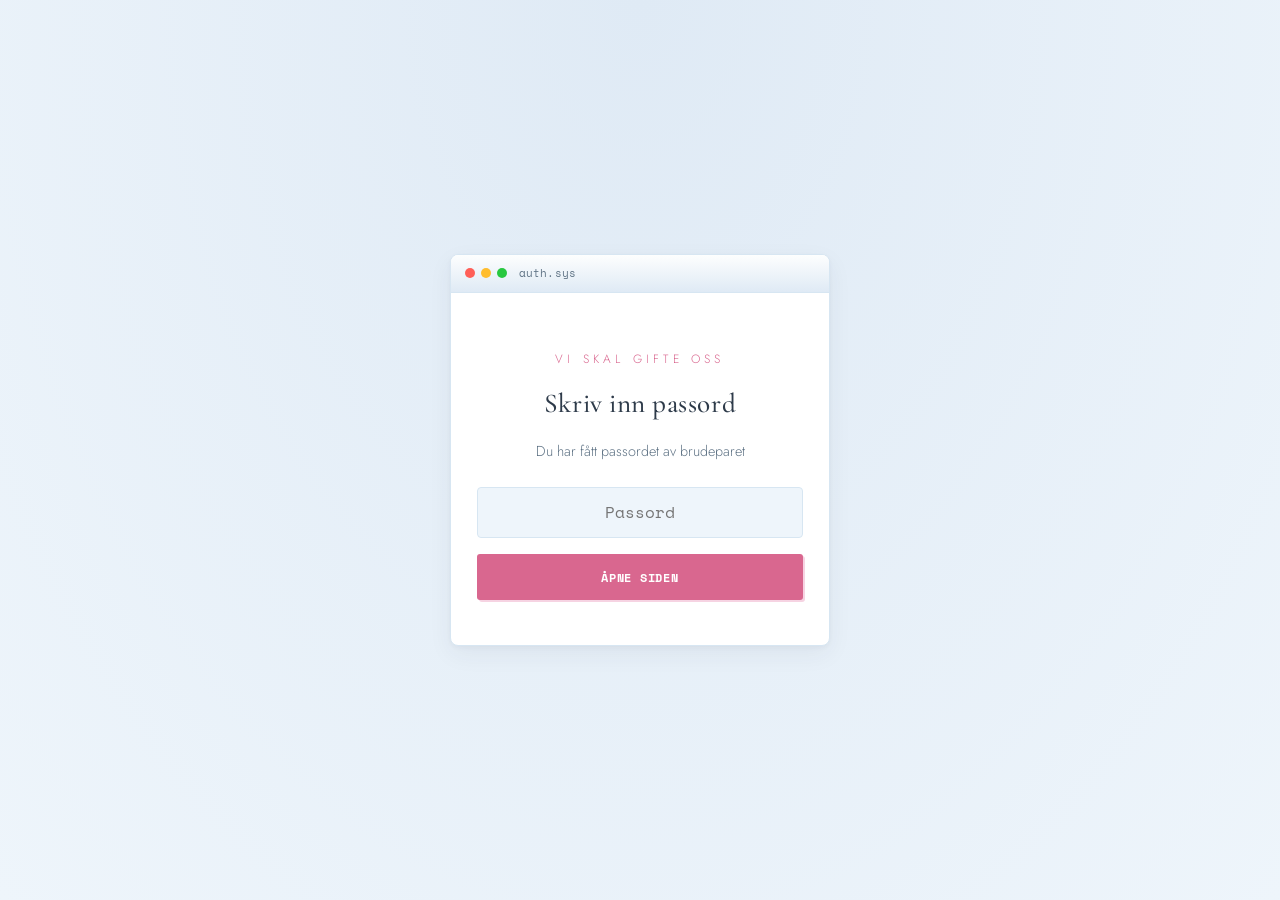
==== index.html @ 41028c06 "Remove parking, hotels, an FAQ item, and the wishlist buttons Drops the placeholder parking block, t" ====
<!DOCTYPE html>
<html lang="no">
<head>
<meta charset="UTF-8">
<meta name="viewport" content="width=device-width, initial-scale=1.0">
<meta name="robots" content="noindex, nofollow">
<meta name="description" content="Bryllupet til Markus & Stian — 7. august 2027. All informasjon om vielse, fest, OSA, program og reise.">
<title>Vårt bryllup</title>
<link rel="icon" type="image/png" href="favicon.png">
<link rel="apple-touch-icon" href="favicon.png">
<link rel="preconnect" href="https://fonts.googleapis.com">
<link rel="preconnect" href="https://fonts.gstatic.com" crossorigin>
<link href="https://fonts.googleapis.com/css2?family=Cormorant+Garamond:ital,wght@0,400;0,500;0,600;1,400&family=Jost:wght@300;400;500;600&family=Space+Mono:wght@400;700&display=swap" rel="stylesheet">
<link rel="stylesheet" href="styles.css">
</head>
<body class="locked">
<script>
  if (localStorage.getItem('wedding_unlocked') === 'true') {
    document.body.classList.remove('locked');
  }
</script>

<div class="crt-overlay" aria-hidden="true"></div>

<nav class="menubar" id="menubar">
  <a href="#" class="menubar-brand" aria-label="Markus &amp; Stian">M<span class="menubar-brand-sep">+</span>S<span class="menubar-brand-blink">_</span></a>
  <div class="menubar-links">
    <a href="#info" data-i18n="navInfo">Info</a>
    <a href="#osa" data-i18n="navOsa">OSA</a>
    <a href="#program" data-i18n="navProgram">Program</a>
    <a href="#praktisk" data-i18n="navPraktisk">Praktisk</a>
    <a href="#faq" data-i18n="navFaq">FAQ</a>
    <a href="#kontakt" data-i18n="navKontakt">Kontakt</a>
    <a href="#gaver" data-i18n="navGaver">Gaver</a>
  </div>
  <div class="lang-toggle" id="langToggle">
    <button type="button" class="lang-btn" data-lang="no">NO</button>
    <button type="button" class="lang-btn" data-lang="en">EN</button>
  </div>
</nav>

<div id="passwordGate">
  <div class="win password-win">
    <div class="win-bar">
      <span class="win-dots"><i></i><i></i><i></i></span>
      <span class="win-file">auth.sys</span>
    </div>
    <div class="win-body password-box">
      <p class="eyebrow" data-i18n="eyebrow">Vi skal gifte oss</p>
      <h2 data-i18n="passwordTitle">Skriv inn passord</h2>
      <p class="password-hint" data-i18n="passwordHint">Du har fått passordet av brudeparet</p>
      <form id="passwordForm">
        <input type="password" id="passwordInput" autocomplete="off" placeholder="Passord" data-i18n-placeholder="passwordPlaceholder" required>
        <button type="submit" class="btn btn-primary" data-i18n="passwordSubmit">Åpne siden</button>
        <p id="passwordError" class="password-error" data-i18n="passwordError">Feil passord, prøv igjen.</p>
      </form>
    </div>
  </div>
</div>

<div class="retro-banner" id="retroBanner">★ RETRO MODE ACTIVATED ★ BORN IN '89 &amp; '90 ★ WELCOME TO THE WWW ★</div>
<div class="badge-9089" id="badge9089"></div>
<button class="retro-trigger" id="retroTrigger" title="Retro mode" aria-label="Retro mode">🕹️</button>

<header class="hero">
  <div class="boot" id="bootSeq" aria-hidden="true"></div>
  <div class="hero-inner">
    <p class="eyebrow" data-i18n="eyebrow">Vi skal gifte oss</p>
    <h1 id="coupleNames">Navn &amp; Navn</h1>
    <p class="hero-date" id="heroDate">00. måned 2026</p>
    <div class="divider" aria-hidden="true">
      <svg class="divider-svg" viewBox="0 0 160 20" xmlns="http://www.w3.org/2000/svg">
        <line x1="0" y1="10" x2="64" y2="10" class="divider-line divider-line-l"/>
        <path d="M80 3 L88 10 L80 17 L72 10 Z" class="divider-mark"/>
        <line x1="96" y1="10" x2="160" y2="10" class="divider-line divider-line-r"/>
      </svg>
    </div>
    <p class="hero-intro" data-i18n="heroIntro">Vi vil så gjerne at du er med og feirer dagen med oss.</p>
    <div class="countdown" id="countdown">
      <div class="cd-box"><span class="cd-num" id="cdDays">–</span><span class="cd-label" data-i18n="days">dager</span></div>
      <span class="cd-colon">:</span>
      <div class="cd-box"><span class="cd-num" id="cdHours">–</span><span class="cd-label" data-i18n="hours">timer</span></div>
      <span class="cd-colon">:</span>
      <div class="cd-box"><span class="cd-num" id="cdMinutes">–</span><span class="cd-label" data-i18n="minutes">minutter</span></div>
      <span class="cd-colon">:</span>
      <div class="cd-box cd-box-seconds"><span class="cd-num" id="cdSeconds">–</span><span class="cd-label" data-i18n="seconds">sekunder</span></div>
    </div>
    <a href="#osa" class="btn btn-primary hero-cta" data-i18n="heroCta">Svar på invitasjonen</a>
  </div>
  <div class="scroll-hint" aria-hidden="true"><span></span></div>
</header>

<main>

  <section id="info" class="section">
    <div class="win">
      <div class="win-bar">
        <span class="win-dots"><i></i><i></i><i></i></span>
        <span class="win-file">dato_og_sted.txt</span>
      </div>
      <div class="win-body">
        <h2 data-i18n="infoTitle">Dato &amp; sted</h2>
        <div class="divider" aria-hidden="true">
          <svg class="divider-svg" viewBox="0 0 160 20" xmlns="http://www.w3.org/2000/svg">
            <line x1="0" y1="10" x2="64" y2="10" class="divider-line divider-line-l"/>
            <path d="M80 3 L88 10 L80 17 L72 10 Z" class="divider-mark"/>
            <line x1="96" y1="10" x2="160" y2="10" class="divider-line divider-line-r"/>
          </svg>
        </div>
        <div class="venue-grid">
          <div class="venue-card">
            <h3 data-i18n="ceremonyLabel">Vielse</h3>
            <p class="venue-time" id="ceremonyTime">Kl. 00:00</p>
            <p class="venue-name" id="ceremonyName">Navn på kirke/sted</p>
            <p class="venue-address" id="ceremonyAddress">Adresse, Postnr Sted</p>
            <a class="link-map" id="ceremonyMapLink" href="#" target="_blank" rel="noopener" data-i18n="openMap">Åpne i kart ↗</a>
          </div>
          <div class="venue-card">
            <h3 data-i18n="receptionLabel">Middag &amp; fest</h3>
            <p class="venue-time" id="receptionTime">Kl. 00:00</p>
            <p class="venue-name" id="receptionName">Navn på selskapslokale</p>
            <p class="venue-address" id="receptionAddress">Adresse, Postnr Sted</p>
            <a class="link-map" id="receptionMapLink" href="#" target="_blank" rel="noopener" data-i18n="openMap">Åpne i kart ↗</a>
          </div>
        </div>

        <div class="info-box">
          <h4 data-i18n="directionsLabel">Veibeskrivelse</h4>
          <p id="directions">Legg inn veibeskrivelse hit — f.eks. avkjøring, holdeplass, gangavstand mellom kirke og selskapslokale.</p>
        </div>
        <div class="info-box">
          <h4 data-i18n="transportLabel">Transport</h4>
          <p id="transport">Legg inn informasjon om kollektivtransport, buss til/fra festen o.l. hit.</p>
        </div>

        <div class="add-calendar">
          <a id="calendarLink" class="btn btn-outline" href="#" data-i18n="addCalendar">+ Legg til i kalender</a>
        </div>
      </div>
    </div>
  </section>

  <section id="osa" class="section section-alt">
    <div class="win">
      <div class="win-bar">
        <span class="win-dots"><i></i><i></i><i></i></span>
        <span class="win-file">osa.form</span>
      </div>
      <div class="win-body">
        <h2 data-i18n="osaTitle">OSA</h2>
        <div class="divider" aria-hidden="true">
          <svg class="divider-svg" viewBox="0 0 160 20" xmlns="http://www.w3.org/2000/svg">
            <line x1="0" y1="10" x2="64" y2="10" class="divider-line divider-line-l"/>
            <path d="M80 3 L88 10 L80 17 L72 10 Z" class="divider-mark"/>
            <line x1="96" y1="10" x2="160" y2="10" class="divider-line divider-line-r"/>
          </svg>
        </div>
        <p class="rsvp-deadline"><span data-i18n="rsvpDeadlineLabel">Vi trenger svar innen</span> <strong id="rsvpDeadline">00. måned 2026</strong></p>

        <form class="rsvp-form" id="rsvpForm">
          <div class="form-row">
            <label for="fullName" data-i18n="fullNameLabel">Fullt navn</label>
            <input type="text" id="fullName" name="fullName" required>
          </div>
          <div class="form-row">
            <label for="email" data-i18n="emailLabel">E-post</label>
            <input type="email" id="email" name="email" required>
          </div>
          <div class="form-row">
            <label data-i18n="attendingLabel">Kommer du?</label>
            <div class="radio-group">
              <label class="radio-opt"><input type="radio" name="attending" value="ja" required> <span data-i18n="attendingYes">Ja, gleder meg!</span></label>
              <label class="radio-opt"><input type="radio" name="attending" value="nei"> <span data-i18n="attendingNo">Kan dessverre ikke</span></label>
            </div>
          </div>
          <div class="form-row">
            <label for="guests" data-i18n="guestsLabel">Antall gjester (inkl. deg selv)</label>
            <input type="number" id="guests" name="guests" min="1" max="10" value="1">
          </div>
          <div id="guestDetails"></div>
          <div class="form-row">
            <label for="message" data-i18n="messageLabel">Hilsen til brudeparet (valgfritt)</label>
            <textarea id="message" name="message" rows="3"></textarea>
          </div>
          <button type="submit" class="btn btn-primary" data-i18n="submitLabel">Send svar</button>
          <p class="form-note" id="rsvpNote"></p>
        </form>
      </div>
    </div>
  </section>

  <section id="program" class="section">
    <div class="win">
      <div class="win-bar">
        <span class="win-dots"><i></i><i></i><i></i></span>
        <span class="win-file">program.log</span>
      </div>
      <div class="win-body">
        <h2 data-i18n="programTitle">Dagens program</h2>
        <div class="divider" aria-hidden="true">
          <svg class="divider-svg" viewBox="0 0 160 20" xmlns="http://www.w3.org/2000/svg">
            <line x1="0" y1="10" x2="64" y2="10" class="divider-line divider-line-l"/>
            <path d="M80 3 L88 10 L80 17 L72 10 Z" class="divider-mark"/>
            <line x1="96" y1="10" x2="160" y2="10" class="divider-line divider-line-r"/>
          </svg>
        </div>
        <ol class="timeline" id="timeline">
          <!-- fylles av script.js -->
        </ol>
        <p class="program-end"><span data-i18n="programEndLabel">Arrangementet avsluttes ca. kl.</span> <strong id="endTime">00:00</strong></p>
      </div>
    </div>
  </section>

  <section id="praktisk" class="section section-alt">
    <div class="win">
      <div class="win-bar">
        <span class="win-dots"><i></i><i></i><i></i></span>
        <span class="win-file">praktisk.cfg</span>
      </div>
      <div class="win-body">
        <h2 data-i18n="praktiskTitle">Praktiske detaljer</h2>
        <div class="divider" aria-hidden="true">
          <svg class="divider-svg" viewBox="0 0 160 20" xmlns="http://www.w3.org/2000/svg">
            <line x1="0" y1="10" x2="64" y2="10" class="divider-line divider-line-l"/>
            <path d="M80 3 L88 10 L80 17 L72 10 Z" class="divider-mark"/>
            <line x1="96" y1="10" x2="160" y2="10" class="divider-line divider-line-r"/>
          </svg>
        </div>

        <div class="info-box">
          <h4 data-i18n="dressCodeLabel">Kleskode</h4>
          <p id="dressCode">Legg inn kleskode hit, f.eks. «Pynt deg» / Mørk dress / Antrekk nr. 2.</p>
        </div>
      </div>
    </div>
  </section>

  <section id="faq" class="section">
    <div class="win">
      <div class="win-bar">
        <span class="win-dots"><i></i><i></i><i></i></span>
        <span class="win-file">faq.md</span>
      </div>
      <div class="win-body">
        <h2 data-i18n="faqTitle">Ofte stilte spørsmål</h2>
        <div class="divider" aria-hidden="true">
          <svg class="divider-svg" viewBox="0 0 160 20" xmlns="http://www.w3.org/2000/svg">
            <line x1="0" y1="10" x2="64" y2="10" class="divider-line divider-line-l"/>
            <path d="M80 3 L88 10 L80 17 L72 10 Z" class="divider-mark"/>
            <line x1="96" y1="10" x2="160" y2="10" class="divider-line divider-line-r"/>
          </svg>
        </div>
        <div class="faq-list" id="faqList">
          <!-- fylles av script.js -->
        </div>
      </div>
    </div>
  </section>

  <section id="kontakt" class="section section-alt">
    <div class="win">
      <div class="win-bar">
        <span class="win-dots"><i></i><i></i><i></i></span>
        <span class="win-file">kontakt.vcf</span>
      </div>
      <div class="win-body">
        <h2 data-i18n="kontaktTitle">Kontaktpersoner</h2>
        <div class="divider" aria-hidden="true">
          <svg class="divider-svg" viewBox="0 0 160 20" xmlns="http://www.w3.org/2000/svg">
            <line x1="0" y1="10" x2="64" y2="10" class="divider-line divider-line-l"/>
            <path d="M80 3 L88 10 L80 17 L72 10 Z" class="divider-mark"/>
            <line x1="96" y1="10" x2="160" y2="10" class="divider-line divider-line-r"/>
          </svg>
        </div>

        <div class="contact-grid">
          <div class="contact-card">
            <h4 data-i18n="toastmasterLabel">Toastmaster</h4>
            <p id="toastmasterName">Navn</p>
            <p><a id="toastmasterPhone" href="tel:">Telefon</a></p>
            <p><a id="toastmasterEmail" href="mailto:">E-post</a></p>
            <p class="speech-deadline"><span data-i18n="speechDeadlineLabel">Frist for å melde inn tale/innslag:</span> <strong id="speechDeadline">00. måned 2026</strong></p>
          </div>
          <div class="contact-card">
            <h4 data-i18n="coupleLabel">Brudeparet</h4>
            <p id="contact1">Navn — Telefon</p>
            <p id="contact2">Navn — Telefon</p>
            <p><a id="coupleEmail" href="mailto:">E-post</a></p>
          </div>
        </div>
      </div>
    </div>
  </section>

  <section id="gaver" class="section">
    <div class="win">
      <div class="win-bar">
        <span class="win-dots"><i></i><i></i><i></i></span>
        <span class="win-file">gaver.txt</span>
      </div>
      <div class="win-body">
        <h2 data-i18n="gaverTitle">Gaver</h2>
        <div class="divider" aria-hidden="true">
          <svg class="divider-svg" viewBox="0 0 160 20" xmlns="http://www.w3.org/2000/svg">
            <line x1="0" y1="10" x2="64" y2="10" class="divider-line divider-line-l"/>
            <path d="M80 3 L88 10 L80 17 L72 10 Z" class="divider-mark"/>
            <line x1="96" y1="10" x2="160" y2="10" class="divider-line divider-line-r"/>
          </svg>
        </div>
        <p class="gift-intro" id="giftIntro" data-i18n="giftIntro">Deres tilstedeværelse er den beste gaven — men ønsker dere å gi noe, setter vi stor pris på følgende:</p>
        <div class="info-box">
          <h4 data-i18n="giftMoneyLabel">Pengegave</h4>
          <p id="giftMoneyNote">Legg inn ev. kontonummer/Vipps-nummer og retningslinjer for pengegaver her.</p>
        </div>
      </div>
    </div>
  </section>

</main>

<footer class="site-footer">
  <span class="footer-prompt">&gt;_</span> <span data-i18n="footerText">Vi gleder oss til å feire med deg! ❧</span>
</footer>

<script src="script.js"></script>
</body>
</html>
---- styles.css ----
:root {
  --cream: #eef5fb;
  --cream-alt: #dfeaf5;
  --ink: #2e3b4a;
  --ink-soft: #5f7385;
  --blush: #f0a8c4;
  --gold: #d9678f;
  --gold-soft: #f6d3e2;
  --line: #d7e6f2;
  --radius: 4px;
  --mono: 'Space Mono', 'Courier New', monospace;
}

* { box-sizing: border-box; }

html { scroll-behavior: smooth; }

body.locked > *:not(#passwordGate):not(.menubar) { display: none !important; }

body {
  margin: 0;
  background: var(--cream);
  color: var(--ink);
  font-family: 'Jost', sans-serif;
  font-weight: 300;
  line-height: 1.6;
  overflow-x: hidden;
  position: relative;
}

h1, h2, h3, h4 {
  font-family: 'Cormorant Garamond', serif;
  font-weight: 500;
  color: var(--ink);
  margin: 0;
}

h2 {
  font-size: clamp(2rem, 4vw, 2.6rem);
  text-align: center;
  letter-spacing: 0.02em;
}

h3 { font-size: 1.5rem; }
h4 { font-family: var(--mono); font-weight: 700; font-size: 0.72rem; letter-spacing: 0.06em; text-transform: uppercase; color: var(--gold); }

a { color: var(--gold); }

/* CRT texture — very subtle, purely decorative */
.crt-overlay {
  position: fixed;
  inset: 0;
  pointer-events: none;
  z-index: 1;
  opacity: 0.025;
  background: repeating-linear-gradient(0deg, #000 0px, #000 1px, transparent 1px, transparent 3px);
}

/* ============================================================
   MENU BAR
   ============================================================ */
.menubar {
  position: sticky;
  top: 0;
  z-index: 1500;
  display: flex;
  align-items: center;
  gap: 1.2rem;
  background: rgba(255,255,255,0.9);
  backdrop-filter: blur(6px);
  border-bottom: 1px solid var(--line);
  padding: 0.7rem 1.2rem;
}
body.retro-mode .menubar { top: var(--retro-banner-h, 70px); }
.menubar-brand {
  font-family: var(--mono);
  font-weight: 700;
  font-size: 0.95rem;
  color: var(--ink);
  text-decoration: none;
  flex-shrink: 0;
  letter-spacing: 0.02em;
}
.menubar-brand-sep { color: var(--gold); }
.menubar-brand-blink { animation: blinkCursor 1s step-end infinite; color: var(--gold); }
@keyframes blinkCursor { 50% { opacity: 0; } }

.menubar-links {
  display: flex;
  gap: 1.1rem;
  overflow-x: auto;
  scrollbar-width: none;
  flex: 1;
  -webkit-mask-image: linear-gradient(90deg, #000 calc(100% - 18px), transparent 100%);
  mask-image: linear-gradient(90deg, #000 calc(100% - 18px), transparent 100%);
}
.menubar-links::-webkit-scrollbar { display: none; }
.menubar-links a {
  font-family: var(--mono);
  font-size: 0.7rem;
  font-weight: 700;
  letter-spacing: 0.04em;
  text-transform: uppercase;
  color: var(--ink-soft);
  text-decoration: none;
  white-space: nowrap;
  padding: 0.2rem 0;
  border-bottom: 2px solid transparent;
  transition: color 0.2s ease, border-color 0.2s ease;
}
.menubar-links a:hover { color: var(--gold); border-color: var(--gold-soft); }

.lang-toggle {
  display: flex;
  background: var(--cream);
  border: 1px solid var(--line);
  border-radius: 999px;
  padding: 2px;
  flex-shrink: 0;
}
.lang-btn {
  border: none;
  background: transparent;
  color: var(--ink-soft);
  font-family: var(--mono);
  font-size: 0.68rem;
  font-weight: 700;
  letter-spacing: 0.02em;
  padding: 0.3rem 0.6rem;
  border-radius: 999px;
  cursor: pointer;
  white-space: nowrap;
  transition: all 0.2s ease;
}
.lang-btn.active { background: var(--gold); color: #fff; }

@media (max-width: 640px) {
  .menubar { gap: 0.8rem; padding: 0.6rem 0.8rem; }
  .menubar-links { gap: 0.8rem; }
}

/* ============================================================
   WINDOW CHROME — the site's signature: every section is a
   little retro OS window
   ============================================================ */
.win {
  max-width: 780px;
  margin: 0 auto;
  background: #fff;
  border: 1px solid var(--line);
  border-radius: 8px;
  overflow: hidden;
  box-shadow: 0 2px 4px rgba(46,59,74,0.04), 0 8px 24px rgba(46,59,74,0.06);
}
.win-bar {
  display: flex;
  align-items: center;
  gap: 0.7rem;
  padding: 0.6rem 0.9rem;
  background: linear-gradient(180deg, #fdfefe, var(--cream-alt));
  border-bottom: 1px solid var(--line);
}
.win-dots { display: flex; gap: 6px; flex-shrink: 0; }
.win-dots i { width: 10px; height: 10px; border-radius: 50%; display: block; }
.win-dots i:nth-child(1) { background: #ff5f57; }
.win-dots i:nth-child(2) { background: #ffbd2e; }
.win-dots i:nth-child(3) { background: #28c840; }
.win-file {
  font-family: var(--mono);
  font-size: 0.7rem;
  color: var(--ink-soft);
  letter-spacing: 0.02em;
}
.win-body { padding: 2.8rem 1.6rem; }
@media (max-width: 640px) { .win-body { padding: 2.2rem 1.2rem; } }

/* ============================================================
   Scroll reveal
   ============================================================ */
.reveal {
  opacity: 0;
  transform: translateY(28px);
  transition: opacity 0.8s ease, transform 0.8s ease;
}
.reveal.in-view { opacity: 1; transform: translateY(0); }
@media (prefers-reduced-motion: reduce) {
  .reveal { opacity: 1; transform: none; transition: none; }
  .divider-line, .divider-mark { transition: none; stroke-dashoffset: 0; opacity: 1; transform: none; }
  .cd-num.flip { animation: none; }
  .hero-inner { animation: none !important; opacity: 1; }
}

/* ============================================================
   Divider
   ============================================================ */
.divider { text-align: center; margin: 0.8rem 0 1.8rem; }
.divider-svg { width: 160px; max-width: 55vw; height: 20px; overflow: visible; }
.divider-line {
  stroke: var(--gold);
  stroke-width: 1;
  stroke-dasharray: 64;
  stroke-dashoffset: 64;
  transition: stroke-dashoffset 0.8s ease;
}
.divider-line-r { transition-delay: 0.1s; }
.divider-mark {
  fill: var(--gold);
  opacity: 0;
  transform: scale(0);
  transform-origin: 80px 10px;
  transition: opacity 0.4s ease 0.5s, transform 0.4s cubic-bezier(.34,1.56,.64,1) 0.5s;
}
.divider.in-view .divider-line { stroke-dashoffset: 0; }
.divider.in-view .divider-mark { opacity: 1; transform: scale(1); }

/* ============================================================
   Password gate
   ============================================================ */
#passwordGate {
  display: none;
  position: fixed;
  inset: 0;
  z-index: 2000;
  align-items: center;
  justify-content: center;
  background: radial-gradient(ellipse at top, var(--cream-alt), var(--cream));
  padding: 1.5rem;
}
body.locked #passwordGate { display: flex; }
.password-win { max-width: 380px; width: 100%; }
.password-box { text-align: center; }
.password-box h2 { font-size: 1.7rem; margin: 0.4rem 0 0.6rem; }
.password-hint { color: var(--ink-soft); font-size: 0.9rem; margin-bottom: 1.5rem; }
.password-box input[type="password"] {
  width: 100%;
  padding: 0.8rem 1rem;
  border: 1px solid var(--line);
  border-radius: var(--radius);
  font-family: var(--mono);
  font-size: 1rem;
  text-align: center;
  margin-bottom: 1rem;
  background: var(--cream);
}
.password-box .btn { width: 100%; border: none; }
.password-error { display: none; color: #c0392b; font-size: 0.85rem; margin-top: 1rem; }
.password-error.show { display: block; }

/* ============================================================
   Hero
   ============================================================ */
.hero {
  min-height: 100vh;
  display: flex;
  flex-direction: column;
  align-items: center;
  justify-content: center;
  text-align: center;
  padding: 5rem 1.5rem 3rem;
  background: radial-gradient(ellipse at top, var(--cream-alt), var(--cream));
  position: relative;
}
.boot {
  font-family: var(--mono);
  font-size: 0.78rem;
  color: var(--ink-soft);
  min-height: 1.4em;
  margin-bottom: 1.6rem;
  letter-spacing: 0.01em;
}
.hero-inner {
  max-width: 640px;
  opacity: 0;
  transform: translateY(14px);
  animation: heroIn 0.9s ease 1.3s both;
}
@keyframes heroIn { to { opacity: 1; transform: translateY(0); } }
.eyebrow {
  text-transform: uppercase;
  letter-spacing: 0.35em;
  font-size: 0.75rem;
  color: var(--gold);
  margin-bottom: 0.8rem;
}
.hero h1 {
  font-size: clamp(2.6rem, 8vw, 4.5rem);
  font-style: italic;
  cursor: default;
  user-select: none;
}
.hero-date {
  font-family: var(--mono);
  font-size: 0.95rem;
  letter-spacing: 0.1em;
  color: var(--ink-soft);
  margin-top: 0.6rem;
}
.hero-intro { color: var(--ink-soft); max-width: 420px; margin: 0 auto; }

.countdown {
  display: flex;
  align-items: flex-start;
  justify-content: center;
  gap: 0.6rem;
  margin: 2rem 0 1.5rem;
}
.cd-box { display: flex; flex-direction: column; align-items: center; min-width: 56px; }
.cd-colon { font-family: var(--mono); font-size: 1.6rem; color: var(--line); line-height: 1.7; }
.cd-num {
  font-family: var(--mono);
  font-weight: 700;
  font-size: 1.9rem;
  color: var(--gold);
  line-height: 1;
  display: inline-block;
}
.cd-num.flip { animation: cdPop 0.4s ease; }
@keyframes cdPop {
  0% { transform: translateY(-8px) scale(0.85); opacity: 0.35; }
  55% { transform: translateY(2px) scale(1.08); opacity: 1; }
  100% { transform: translateY(0) scale(1); }
}
.cd-box-seconds .cd-num { color: var(--blush); }
.cd-label {
  font-family: var(--mono);
  font-size: 0.62rem;
  text-transform: uppercase;
  letter-spacing: 0.08em;
  color: var(--ink-soft);
  margin-top: 0.35rem;
}

.btn {
  display: inline-block;
  padding: 0.85rem 2rem;
  border-radius: 3px;
  text-decoration: none;
  font-family: var(--mono);
  font-size: 0.78rem;
  font-weight: 700;
  letter-spacing: 0.06em;
  text-transform: uppercase;
  cursor: pointer;
  border: 1px solid var(--gold);
  box-shadow: 2px 2px 0 var(--gold-soft);
  transition: transform 0.15s ease, box-shadow 0.15s ease, background 0.15s ease;
}
.btn:hover { transform: translate(1px, 1px); box-shadow: 1px 1px 0 var(--gold-soft); }
.btn-primary { background: var(--gold); color: #fff; }
.btn-primary:hover { background: #c04b78; }
.btn-outline { background: #fff; color: var(--gold); }
.btn-outline:hover { background: var(--gold); color: #fff; }

.hero-cta { margin-top: 0.5rem; }

.scroll-hint {
  position: absolute;
  bottom: 1.6rem;
  left: 50%;
  transform: translateX(-50%);
  width: 18px;
  height: 30px;
  border: 2px solid var(--line);
  border-radius: 10px;
}
.scroll-hint span {
  position: absolute;
  top: 5px;
  left: 50%;
  transform: translateX(-50%);
  width: 3px;
  height: 6px;
  border-radius: 2px;
  background: var(--gold);
  animation: scrollHint 1.6s ease infinite;
}
@keyframes scrollHint {
  0% { opacity: 1; top: 5px; }
  70% { opacity: 0; top: 15px; }
  100% { opacity: 0; top: 5px; }
}
@media (max-width: 640px) { .scroll-hint { display: none; } }

/* ============================================================
   Sections
   ============================================================ */
.section { padding: 3.5rem 1.2rem; scroll-margin-top: 4.5rem; }
.section-alt { background: var(--cream-alt); }

.venue-grid { display: grid; grid-template-columns: 1fr 1fr; gap: 1.5rem; margin-top: 2rem; }
@media (max-width: 640px) { .venue-grid { grid-template-columns: 1fr; } }
.venue-card {
  background: var(--cream);
  border: 1px solid var(--line);
  border-radius: var(--radius);
  padding: 1.8rem;
  text-align: center;
}
.venue-time { color: var(--gold); font-family: var(--mono); font-weight: 700; font-size: 1.1rem; margin: 0.3rem 0; }
.venue-name { font-weight: 500; margin: 0.2rem 0; }
.venue-address { color: var(--ink-soft); font-size: 0.9rem; }
.link-map { display: inline-block; margin-top: 0.6rem; font-size: 0.85rem; text-decoration: none; }

.info-box {
  margin-top: 1.5rem;
  padding: 1.2rem 1.5rem;
  border-left: 3px solid var(--gold-soft);
  background: var(--cream);
}
.info-box h4 { margin-bottom: 0.4rem; }
.section-alt .win .info-box { background: var(--cream); }

.add-calendar { text-align: center; margin-top: 2.5rem; }

/* RSVP */
.rsvp-deadline { text-align: center; color: var(--ink-soft); }
.rsvp-form { max-width: 520px; margin: 2rem auto 0; }
.guest-card {
  background: var(--cream);
  border: 1px solid var(--line);
  border-radius: var(--radius);
  padding: 1.2rem 1.2rem 0.2rem;
  margin-bottom: 1.2rem;
}
.guest-card-title {
  margin: 0 0 1rem;
  font-family: var(--mono);
  font-weight: 700;
  font-size: 0.9rem;
  color: var(--gold);
  text-transform: uppercase;
  letter-spacing: 0.04em;
}
.form-row { margin-bottom: 1.2rem; }
.form-row label { display: block; font-size: 0.85rem; letter-spacing: 0.04em; margin-bottom: 0.4rem; color: var(--ink-soft); }
.form-row input[type="text"],
.form-row input[type="email"],
.form-row input[type="number"],
.form-row textarea {
  width: 100%;
  padding: 0.7rem 0.9rem;
  border: 1px solid var(--line);
  border-radius: var(--radius);
  font-family: 'Jost', sans-serif;
  font-size: 0.95rem;
  background: var(--cream);
}
.form-row textarea { resize: vertical; }
.radio-group { display: flex; gap: 1.5rem; flex-wrap: wrap; }
.radio-opt { display: flex; align-items: center; gap: 0.4rem; font-size: 0.9rem; }
.rsvp-form .btn { width: 100%; border: none; margin-top: 0.5rem; }
.form-note { font-size: 0.75rem; color: var(--ink-soft); text-align: center; margin-top: 0.8rem; }

/* Timeline */
.timeline { list-style: none; margin: 2rem auto 0; padding: 0; max-width: 480px; position: relative; }
.timeline::before {
  content: '';
  position: absolute;
  left: 68px;
  top: 6px;
  bottom: 6px;
  width: 1px;
  background: var(--line);
}
.timeline li { display: flex; gap: 1.5rem; padding-bottom: 1.8rem; position: relative; }
.timeline .t-time {
  min-width: 52px;
  text-align: right;
  color: var(--gold);
  font-family: var(--mono);
  font-weight: 700;
  font-size: 0.95rem;
  flex-shrink: 0;
  padding-top: 2px;
}
.timeline .t-dot { width: 9px; height: 9px; border-radius: 50%; background: var(--gold); margin-top: 8px; flex-shrink: 0; }
.timeline .t-title { padding-top: 2px; }
.program-end { text-align: center; color: var(--ink-soft); margin-top: 1.5rem; }



.faq-list { max-width: 640px; margin: 2rem auto 0; display: flex; flex-direction: column; gap: 0.8rem; }
.faq-item { background: var(--cream); border: 1px solid var(--line); border-radius: var(--radius); padding: 1rem 1.3rem; }
.faq-item summary {
  cursor: pointer;
  font-weight: 500;
  color: var(--ink);
  list-style: none;
  display: flex;
  justify-content: space-between;
  align-items: center;
  gap: 1rem;
}
.faq-item summary::-webkit-details-marker { display: none; }
.faq-item summary::after { content: '+'; color: var(--gold); font-size: 1.3rem; line-height: 1; flex-shrink: 0; }
.faq-item[open] summary::after { content: '\2212'; }
.faq-item p { margin: 0.7rem 0 0; color: var(--ink-soft); font-size: 0.92rem; line-height: 1.6; }

.contact-grid { display: grid; grid-template-columns: 1fr 1fr; gap: 1.5rem; margin-top: 2rem; }
@media (max-width: 640px) { .contact-grid { grid-template-columns: 1fr; } }
.contact-card { text-align: center; padding: 1.8rem; border: 1px solid var(--line); border-radius: var(--radius); background: var(--cream); }
.contact-card p { margin: 0.3rem 0; }
.speech-deadline { font-size: 0.85rem; color: var(--ink-soft); margin-top: 0.8rem; }

.gift-intro { text-align: center; color: var(--ink-soft); max-width: 500px; margin: 0 auto; }

.site-footer {
  text-align: center;
  padding: 3rem 1.5rem 4rem;
  color: var(--ink-soft);
  font-size: 0.95rem;
}
.footer-prompt { font-family: var(--mono); color: var(--gold); font-weight: 700; }

/* Hidden 90s badge trigger */
.hero h1 { position: relative; }

.badge-9089 {
  position: fixed;
  bottom: 1.2rem;
  right: 1.2rem;
  z-index: 40;
  background: var(--ink);
  color: var(--gold-soft);
  font-family: 'Cormorant Garamond', serif;
  font-style: italic;
  padding: 0.9rem 1.3rem;
  border-radius: 6px;
  box-shadow: 0 8px 24px rgba(0,0,0,0.25);
  transform: translateY(140%);
  transition: transform 0.5s cubic-bezier(.2,1.4,.4,1);
  font-size: 0.95rem;
  max-width: 260px;
}
.badge-9089.show { transform: translateY(0); }

/* Confetti hearts */
.confetti-piece {
  position: fixed;
  top: -5vh;
  font-size: 1.4rem;
  z-index: 999;
  pointer-events: none;
  animation: confetti-fall linear forwards;
}
@keyframes confetti-fall { to { transform: translateY(110vh) rotate(360deg); opacity: 0.2; } }

/* Secret retro trigger button */
.retro-trigger {
  position: fixed;
  bottom: 1rem;
  left: 1rem;
  width: 64px;
  height: 64px;
  opacity: 0.9;
  background: #fff;
  border: 1px solid var(--line);
  border-radius: 50%;
  cursor: pointer;
  z-index: 40;
  font-size: 30px;
  line-height: 1;
  display: flex;
  align-items: center;
  justify-content: center;
  box-shadow: 0 4px 12px rgba(46,59,74,0.15);
  transition: transform 0.2s ease, opacity 0.2s ease;
}
.retro-trigger:hover { opacity: 1; transform: scale(1.08); }
@media (max-width: 640px) {
  .retro-trigger { bottom: 0.75rem; left: 0.75rem; width: 54px; height: 54px; font-size: 26px; }
}

/* ============================================================
   RETRO MODE — the Konami-code easter egg. The whole site is
   already retro-flavored now, so this cranks it up to eleven.
   ============================================================ */
body.retro-mode {
  background: #000080;
  background-image: repeating-linear-gradient(45deg, #000080 0 40px, #0a0a9e 40px 80px);
  animation: retro-bg-shift 6s linear infinite;
}
@keyframes retro-bg-shift { to { background-position: 200px 0; } }
body.retro-mode * { font-family: 'Courier New', monospace !important; }
body.retro-mode .hero,
body.retro-mode .win,
body.retro-mode .venue-card,
body.retro-mode .contact-card,
body.retro-mode .info-box,
body.retro-mode .guest-card,
body.retro-mode .faq-item {
  background: #c0c0c0 !important;
  border: 3px outset #fff !important;
  box-shadow: 4px 4px 0 #000 !important;
  color: #000 !important;
}
body.retro-mode .win-bar { background: #000080 !important; border-bottom: 3px outset #fff !important; }
body.retro-mode .win-file { color: #fff !important; }
body.retro-mode h1, body.retro-mode h2, body.retro-mode h3, body.retro-mode h4 {
  color: #ff00ff !important;
  text-shadow: 2px 2px 0 #00ffff;
  animation: retro-blink 1s step-end infinite;
}
@keyframes retro-blink { 50% { opacity: 0.6; } }
body.retro-mode .btn {
  background: #c0c0c0 !important;
  color: #000 !important;
  border: 3px outset #fff !important;
  border-radius: 0 !important;
  box-shadow: 4px 4px 0 #000 !important;
}
body.retro-mode .section-alt { background: #008080 !important; }
body.retro-mode a { color: #0000ff !important; }
body.retro-mode .menubar { background: #c0c0c0 !important; border-bottom: 3px outset #fff !important; }

.retro-banner {
  display: none;
  position: fixed;
  top: 0; left: 0; right: 0;
  z-index: 2200;
  background: #ffff00;
  color: #ff0000;
  text-align: center;
  font-family: 'Courier New', monospace;
  font-weight: bold;
  padding: 0.4rem;
  letter-spacing: 0.1em;
  animation: retro-blink 0.6s step-end infinite;
  border-bottom: 3px dashed #ff0000;
}
body.retro-mode .retro-banner { display: block; }
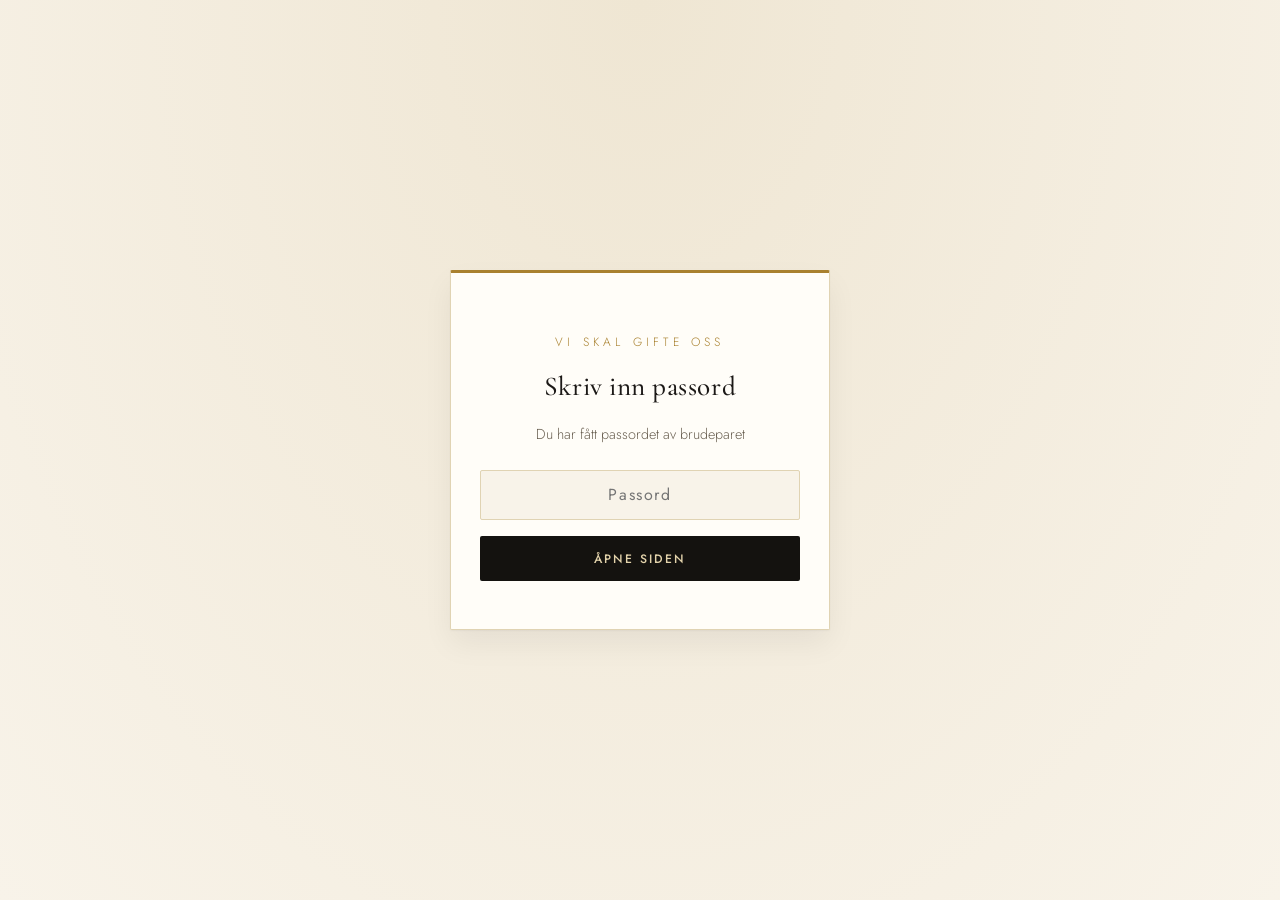
==== commit 354e7635: "Restyle the site into a classy black-tie look Same content and structure throughout — just a full vi" ====
--- a/index.html
+++ b/index.html
@@ -10,7 +10,7 @@
 <link rel="apple-touch-icon" href="favicon.png">
 <link rel="preconnect" href="https://fonts.googleapis.com">
 <link rel="preconnect" href="https://fonts.gstatic.com" crossorigin>
-<link href="https://fonts.googleapis.com/css2?family=Cormorant+Garamond:ital,wght@0,400;0,500;0,600;1,400&family=Jost:wght@300;400;500;600&family=Space+Mono:wght@400;700&display=swap" rel="stylesheet">
+<link href="https://fonts.googleapis.com/css2?family=Cormorant+Garamond:ital,wght@0,400;0,500;0,600;0,700;1,400;1,500&family=Jost:wght@300;400;500;600&display=swap" rel="stylesheet">
 <link rel="stylesheet" href="styles.css">
 </head>
 <body class="locked">
@@ -20,17 +20,13 @@
   }
 </script>
 
-<div class="crt-overlay" aria-hidden="true"></div>
-
 <nav class="menubar" id="menubar">
-  <a href="#" class="menubar-brand" aria-label="Markus &amp; Stian">M<span class="menubar-brand-sep">+</span>S<span class="menubar-brand-blink">_</span></a>
+  <a href="#" class="menubar-brand" aria-label="Markus &amp; Stian">M<span class="menubar-brand-sep">&amp;</span>S</a>
   <div class="menubar-links">
     <a href="#info" data-i18n="navInfo">Info</a>
     <a href="#osa" data-i18n="navOsa">OSA</a>
     <a href="#program" data-i18n="navProgram">Program</a>
-    <a href="#praktisk" data-i18n="navPraktisk">Praktisk</a>
     <a href="#faq" data-i18n="navFaq">FAQ</a>
-    <a href="#kontakt" data-i18n="navKontakt">Kontakt</a>
     <a href="#gaver" data-i18n="navGaver">Gaver</a>
   </div>
   <div class="lang-toggle" id="langToggle">
@@ -41,10 +37,6 @@
 
 <div id="passwordGate">
   <div class="win password-win">
-    <div class="win-bar">
-      <span class="win-dots"><i></i><i></i><i></i></span>
-      <span class="win-file">auth.sys</span>
-    </div>
     <div class="win-body password-box">
       <p class="eyebrow" data-i18n="eyebrow">Vi skal gifte oss</p>
       <h2 data-i18n="passwordTitle">Skriv inn passord</h2>
@@ -63,7 +55,6 @@
 <button class="retro-trigger" id="retroTrigger" title="Retro mode" aria-label="Retro mode">🕹️</button>
 
 <header class="hero">
-  <div class="boot" id="bootSeq" aria-hidden="true"></div>
   <div class="hero-inner">
     <p class="eyebrow" data-i18n="eyebrow">Vi skal gifte oss</p>
     <h1 id="coupleNames">Navn &amp; Navn</h1>
@@ -94,10 +85,6 @@
 
   <section id="info" class="section">
     <div class="win">
-      <div class="win-bar">
-        <span class="win-dots"><i></i><i></i><i></i></span>
-        <span class="win-file">dato_og_sted.txt</span>
-      </div>
       <div class="win-body">
         <h2 data-i18n="infoTitle">Dato &amp; sted</h2>
         <div class="divider" aria-hidden="true">
@@ -128,11 +115,6 @@
           <h4 data-i18n="directionsLabel">Veibeskrivelse</h4>
           <p id="directions">Legg inn veibeskrivelse hit — f.eks. avkjøring, holdeplass, gangavstand mellom kirke og selskapslokale.</p>
         </div>
-        <div class="info-box">
-          <h4 data-i18n="transportLabel">Transport</h4>
-          <p id="transport">Legg inn informasjon om kollektivtransport, buss til/fra festen o.l. hit.</p>
-        </div>
-
         <div class="add-calendar">
           <a id="calendarLink" class="btn btn-outline" href="#" data-i18n="addCalendar">+ Legg til i kalender</a>
         </div>
@@ -142,10 +124,6 @@
 
   <section id="osa" class="section section-alt">
     <div class="win">
-      <div class="win-bar">
-        <span class="win-dots"><i></i><i></i><i></i></span>
-        <span class="win-file">osa.form</span>
-      </div>
       <div class="win-body">
         <h2 data-i18n="osaTitle">OSA</h2>
         <div class="divider" aria-hidden="true">
@@ -191,10 +169,6 @@
 
   <section id="program" class="section">
     <div class="win">
-      <div class="win-bar">
-        <span class="win-dots"><i></i><i></i><i></i></span>
-        <span class="win-file">program.log</span>
-      </div>
       <div class="win-body">
         <h2 data-i18n="programTitle">Dagens program</h2>
         <div class="divider" aria-hidden="true">
@@ -212,36 +186,8 @@
     </div>
   </section>
 
-  <section id="praktisk" class="section section-alt">
-    <div class="win">
-      <div class="win-bar">
-        <span class="win-dots"><i></i><i></i><i></i></span>
-        <span class="win-file">praktisk.cfg</span>
-      </div>
-      <div class="win-body">
-        <h2 data-i18n="praktiskTitle">Praktiske detaljer</h2>
-        <div class="divider" aria-hidden="true">
-          <svg class="divider-svg" viewBox="0 0 160 20" xmlns="http://www.w3.org/2000/svg">
-            <line x1="0" y1="10" x2="64" y2="10" class="divider-line divider-line-l"/>
-            <path d="M80 3 L88 10 L80 17 L72 10 Z" class="divider-mark"/>
-            <line x1="96" y1="10" x2="160" y2="10" class="divider-line divider-line-r"/>
-          </svg>
-        </div>
-
-        <div class="info-box">
-          <h4 data-i18n="dressCodeLabel">Kleskode</h4>
-          <p id="dressCode">Legg inn kleskode hit, f.eks. «Pynt deg» / Mørk dress / Antrekk nr. 2.</p>
-        </div>
-      </div>
-    </div>
-  </section>
-
-  <section id="faq" class="section">
-    <div class="win">
-      <div class="win-bar">
-        <span class="win-dots"><i></i><i></i><i></i></span>
-        <span class="win-file">faq.md</span>
-      </div>
+  <section id="faq" class="section section-alt">
+    <div class="win">
       <div class="win-body">
         <h2 data-i18n="faqTitle">Ofte stilte spørsmål</h2>
         <div class="divider" aria-hidden="true">
@@ -258,47 +204,8 @@
     </div>
   </section>
 
-  <section id="kontakt" class="section section-alt">
-    <div class="win">
-      <div class="win-bar">
-        <span class="win-dots"><i></i><i></i><i></i></span>
-        <span class="win-file">kontakt.vcf</span>
-      </div>
-      <div class="win-body">
-        <h2 data-i18n="kontaktTitle">Kontaktpersoner</h2>
-        <div class="divider" aria-hidden="true">
-          <svg class="divider-svg" viewBox="0 0 160 20" xmlns="http://www.w3.org/2000/svg">
-            <line x1="0" y1="10" x2="64" y2="10" class="divider-line divider-line-l"/>
-            <path d="M80 3 L88 10 L80 17 L72 10 Z" class="divider-mark"/>
-            <line x1="96" y1="10" x2="160" y2="10" class="divider-line divider-line-r"/>
-          </svg>
-        </div>
-
-        <div class="contact-grid">
-          <div class="contact-card">
-            <h4 data-i18n="toastmasterLabel">Toastmaster</h4>
-            <p id="toastmasterName">Navn</p>
-            <p><a id="toastmasterPhone" href="tel:">Telefon</a></p>
-            <p><a id="toastmasterEmail" href="mailto:">E-post</a></p>
-            <p class="speech-deadline"><span data-i18n="speechDeadlineLabel">Frist for å melde inn tale/innslag:</span> <strong id="speechDeadline">00. måned 2026</strong></p>
-          </div>
-          <div class="contact-card">
-            <h4 data-i18n="coupleLabel">Brudeparet</h4>
-            <p id="contact1">Navn — Telefon</p>
-            <p id="contact2">Navn — Telefon</p>
-            <p><a id="coupleEmail" href="mailto:">E-post</a></p>
-          </div>
-        </div>
-      </div>
-    </div>
-  </section>
-
   <section id="gaver" class="section">
     <div class="win">
-      <div class="win-bar">
-        <span class="win-dots"><i></i><i></i><i></i></span>
-        <span class="win-file">gaver.txt</span>
-      </div>
       <div class="win-body">
         <h2 data-i18n="gaverTitle">Gaver</h2>
         <div class="divider" aria-hidden="true">
@@ -308,11 +215,7 @@
             <line x1="96" y1="10" x2="160" y2="10" class="divider-line divider-line-r"/>
           </svg>
         </div>
-        <p class="gift-intro" id="giftIntro" data-i18n="giftIntro">Deres tilstedeværelse er den beste gaven — men ønsker dere å gi noe, setter vi stor pris på følgende:</p>
-        <div class="info-box">
-          <h4 data-i18n="giftMoneyLabel">Pengegave</h4>
-          <p id="giftMoneyNote">Legg inn ev. kontonummer/Vipps-nummer og retningslinjer for pengegaver her.</p>
-        </div>
+        <p class="gift-intro" id="giftIntro" data-i18n="giftIntro">Deres tilstedeværelse er den beste gaven — men ønsker dere å gi noe, setter vi stor pris på en pengegave til bryllupsreisen.</p>
       </div>
     </div>
   </section>
@@ -320,7 +223,7 @@
 </main>
 
 <footer class="site-footer">
-  <span class="footer-prompt">&gt;_</span> <span data-i18n="footerText">Vi gleder oss til å feire med deg! ❧</span>
+  <span data-i18n="footerText">Vi gleder oss til å feire med deg! ❧</span>
 </footer>
 
 <script src="script.js"></script>
--- a/styles.css
+++ b/styles.css
@@ -1,14 +1,15 @@
 :root {
-  --cream: #eef5fb;
-  --cream-alt: #dfeaf5;
-  --ink: #2e3b4a;
-  --ink-soft: #5f7385;
-  --blush: #f0a8c4;
-  --gold: #d9678f;
-  --gold-soft: #f6d3e2;
-  --line: #d7e6f2;
-  --radius: 4px;
-  --mono: 'Space Mono', 'Courier New', monospace;
+  --cream: #f8f3e9;
+  --cream-alt: #efe6d3;
+  --card: #fffdf8;
+  --ink: #1c1917;
+  --ink-soft: #6b6153;
+  --black: #14120f;
+  --gold: #a9812f;
+  --gold-soft: #e3d3ab;
+  --wine: #6d2732;
+  --line: #e0d3b3;
+  --radius: 2px;
 }
 
 * { box-sizing: border-box; }
@@ -42,19 +43,9 @@
 }
 
 h3 { font-size: 1.5rem; }
-h4 { font-family: var(--mono); font-weight: 700; font-size: 0.72rem; letter-spacing: 0.06em; text-transform: uppercase; color: var(--gold); }
+h4 { font-family: 'Jost', sans-serif; font-weight: 600; font-size: 0.72rem; letter-spacing: 0.14em; text-transform: uppercase; color: var(--gold); }
 
 a { color: var(--gold); }
-
-/* CRT texture — very subtle, purely decorative */
-.crt-overlay {
-  position: fixed;
-  inset: 0;
-  pointer-events: none;
-  z-index: 1;
-  opacity: 0.025;
-  background: repeating-linear-gradient(0deg, #000 0px, #000 1px, transparent 1px, transparent 3px);
-}
 
 /* ============================================================
    MENU BAR
@@ -66,28 +57,26 @@
   display: flex;
   align-items: center;
   gap: 1.2rem;
-  background: rgba(255,255,255,0.9);
-  backdrop-filter: blur(6px);
-  border-bottom: 1px solid var(--line);
+  background: var(--black);
+  border-bottom: 1px solid var(--gold);
   padding: 0.7rem 1.2rem;
 }
 body.retro-mode .menubar { top: var(--retro-banner-h, 70px); }
 .menubar-brand {
-  font-family: var(--mono);
-  font-weight: 700;
-  font-size: 0.95rem;
-  color: var(--ink);
+  font-family: 'Cormorant Garamond', serif;
+  font-style: italic;
+  font-weight: 600;
+  font-size: 1.15rem;
+  color: var(--gold-soft);
   text-decoration: none;
   flex-shrink: 0;
-  letter-spacing: 0.02em;
-}
-.menubar-brand-sep { color: var(--gold); }
-.menubar-brand-blink { animation: blinkCursor 1s step-end infinite; color: var(--gold); }
-@keyframes blinkCursor { 50% { opacity: 0; } }
+  letter-spacing: 0.01em;
+}
+.menubar-brand-sep { color: var(--gold); font-style: normal; margin: 0 0.05em; }
 
 .menubar-links {
   display: flex;
-  gap: 1.1rem;
+  gap: 1.3rem;
   overflow-x: auto;
   scrollbar-width: none;
   flex: 1;
@@ -96,24 +85,24 @@
 }
 .menubar-links::-webkit-scrollbar { display: none; }
 .menubar-links a {
-  font-family: var(--mono);
-  font-size: 0.7rem;
-  font-weight: 700;
-  letter-spacing: 0.04em;
+  font-family: 'Jost', sans-serif;
+  font-size: 0.72rem;
+  font-weight: 500;
+  letter-spacing: 0.14em;
   text-transform: uppercase;
-  color: var(--ink-soft);
+  color: rgba(248,243,233,0.62);
   text-decoration: none;
   white-space: nowrap;
   padding: 0.2rem 0;
-  border-bottom: 2px solid transparent;
+  border-bottom: 1px solid transparent;
   transition: color 0.2s ease, border-color 0.2s ease;
 }
-.menubar-links a:hover { color: var(--gold); border-color: var(--gold-soft); }
+.menubar-links a:hover { color: var(--gold-soft); border-color: var(--gold); }
 
 .lang-toggle {
   display: flex;
-  background: var(--cream);
-  border: 1px solid var(--line);
+  background: rgba(248,243,233,0.08);
+  border: 1px solid rgba(248,243,233,0.25);
   border-radius: 999px;
   padding: 2px;
   flex-shrink: 0;
@@ -121,58 +110,39 @@
 .lang-btn {
   border: none;
   background: transparent;
-  color: var(--ink-soft);
-  font-family: var(--mono);
+  color: rgba(248,243,233,0.7);
+  font-family: 'Jost', sans-serif;
   font-size: 0.68rem;
-  font-weight: 700;
-  letter-spacing: 0.02em;
+  font-weight: 600;
+  letter-spacing: 0.06em;
   padding: 0.3rem 0.6rem;
   border-radius: 999px;
   cursor: pointer;
   white-space: nowrap;
   transition: all 0.2s ease;
 }
-.lang-btn.active { background: var(--gold); color: #fff; }
+.lang-btn.active { background: var(--gold); color: var(--black); }
 
 @media (max-width: 640px) {
   .menubar { gap: 0.8rem; padding: 0.6rem 0.8rem; }
-  .menubar-links { gap: 0.8rem; }
-}
-
-/* ============================================================
-   WINDOW CHROME — the site's signature: every section is a
-   little retro OS window
+  .menubar-links { gap: 0.9rem; }
+}
+
+/* ============================================================
+   CARDS — every section sits in a quiet bordered card with a
+   thin gold rule on top
    ============================================================ */
 .win {
   max-width: 780px;
   margin: 0 auto;
-  background: #fff;
+  background: var(--card);
   border: 1px solid var(--line);
-  border-radius: 8px;
-  overflow: hidden;
-  box-shadow: 0 2px 4px rgba(46,59,74,0.04), 0 8px 24px rgba(46,59,74,0.06);
-}
-.win-bar {
-  display: flex;
-  align-items: center;
-  gap: 0.7rem;
-  padding: 0.6rem 0.9rem;
-  background: linear-gradient(180deg, #fdfefe, var(--cream-alt));
-  border-bottom: 1px solid var(--line);
-}
-.win-dots { display: flex; gap: 6px; flex-shrink: 0; }
-.win-dots i { width: 10px; height: 10px; border-radius: 50%; display: block; }
-.win-dots i:nth-child(1) { background: #ff5f57; }
-.win-dots i:nth-child(2) { background: #ffbd2e; }
-.win-dots i:nth-child(3) { background: #28c840; }
-.win-file {
-  font-family: var(--mono);
-  font-size: 0.7rem;
-  color: var(--ink-soft);
-  letter-spacing: 0.02em;
-}
-.win-body { padding: 2.8rem 1.6rem; }
-@media (max-width: 640px) { .win-body { padding: 2.2rem 1.2rem; } }
+  border-top: 3px solid var(--gold);
+  border-radius: var(--radius);
+  box-shadow: 0 1px 2px rgba(20,18,15,0.04), 0 14px 30px rgba(20,18,15,0.06);
+}
+.win-body { padding: 3rem 1.8rem; }
+@media (max-width: 640px) { .win-body { padding: 2.4rem 1.3rem; } }
 
 /* ============================================================
    Scroll reveal
@@ -236,14 +206,15 @@
   padding: 0.8rem 1rem;
   border: 1px solid var(--line);
   border-radius: var(--radius);
-  font-family: var(--mono);
+  font-family: 'Jost', sans-serif;
   font-size: 1rem;
+  letter-spacing: 0.1em;
   text-align: center;
   margin-bottom: 1rem;
   background: var(--cream);
 }
 .password-box .btn { width: 100%; border: none; }
-.password-error { display: none; color: #c0392b; font-size: 0.85rem; margin-top: 1rem; }
+.password-error { display: none; color: var(--wine); font-size: 0.85rem; margin-top: 1rem; }
 .password-error.show { display: block; }
 
 /* ============================================================
@@ -260,19 +231,11 @@
   background: radial-gradient(ellipse at top, var(--cream-alt), var(--cream));
   position: relative;
 }
-.boot {
-  font-family: var(--mono);
-  font-size: 0.78rem;
-  color: var(--ink-soft);
-  min-height: 1.4em;
-  margin-bottom: 1.6rem;
-  letter-spacing: 0.01em;
-}
 .hero-inner {
   max-width: 640px;
   opacity: 0;
   transform: translateY(14px);
-  animation: heroIn 0.9s ease 1.3s both;
+  animation: heroIn 0.9s ease 0.3s both;
 }
 @keyframes heroIn { to { opacity: 1; transform: translateY(0); } }
 .eyebrow {
@@ -287,13 +250,15 @@
   font-style: italic;
   cursor: default;
   user-select: none;
+  position: relative;
 }
 .hero-date {
-  font-family: var(--mono);
-  font-size: 0.95rem;
-  letter-spacing: 0.1em;
+  font-family: 'Jost', sans-serif;
+  font-size: 0.85rem;
+  letter-spacing: 0.22em;
+  text-transform: uppercase;
   color: var(--ink-soft);
-  margin-top: 0.6rem;
+  margin-top: 0.7rem;
 }
 .hero-intro { color: var(--ink-soft); max-width: 420px; margin: 0 auto; }
 
@@ -304,13 +269,21 @@
   gap: 0.6rem;
   margin: 2rem 0 1.5rem;
 }
-.cd-box { display: flex; flex-direction: column; align-items: center; min-width: 56px; }
-.cd-colon { font-family: var(--mono); font-size: 1.6rem; color: var(--line); line-height: 1.7; }
+.cd-box {
+  display: flex;
+  flex-direction: column;
+  align-items: center;
+  min-width: 62px;
+  background: var(--black);
+  padding: 0.85rem 0.6rem 0.6rem;
+  border-radius: var(--radius);
+}
+.cd-colon { font-family: 'Cormorant Garamond', serif; font-size: 1.6rem; color: var(--gold); line-height: 1.5; align-self: center; }
 .cd-num {
-  font-family: var(--mono);
-  font-weight: 700;
-  font-size: 1.9rem;
-  color: var(--gold);
+  font-family: 'Cormorant Garamond', serif;
+  font-weight: 600;
+  font-size: 2rem;
+  color: var(--gold-soft);
   line-height: 1;
   display: inline-block;
 }
@@ -320,36 +293,35 @@
   55% { transform: translateY(2px) scale(1.08); opacity: 1; }
   100% { transform: translateY(0) scale(1); }
 }
-.cd-box-seconds .cd-num { color: var(--blush); }
+.cd-box-seconds { background: var(--wine); }
+.cd-box-seconds .cd-num { color: var(--gold-soft); }
 .cd-label {
-  font-family: var(--mono);
-  font-size: 0.62rem;
+  font-family: 'Jost', sans-serif;
+  font-size: 0.6rem;
   text-transform: uppercase;
-  letter-spacing: 0.08em;
-  color: var(--ink-soft);
-  margin-top: 0.35rem;
+  letter-spacing: 0.12em;
+  color: rgba(248,243,233,0.65);
+  margin-top: 0.4rem;
 }
 
 .btn {
   display: inline-block;
-  padding: 0.85rem 2rem;
-  border-radius: 3px;
+  padding: 0.85rem 2.2rem;
+  border-radius: var(--radius);
   text-decoration: none;
-  font-family: var(--mono);
-  font-size: 0.78rem;
-  font-weight: 700;
-  letter-spacing: 0.06em;
+  font-family: 'Jost', sans-serif;
+  font-size: 0.76rem;
+  font-weight: 500;
+  letter-spacing: 0.16em;
   text-transform: uppercase;
   cursor: pointer;
-  border: 1px solid var(--gold);
-  box-shadow: 2px 2px 0 var(--gold-soft);
-  transition: transform 0.15s ease, box-shadow 0.15s ease, background 0.15s ease;
-}
-.btn:hover { transform: translate(1px, 1px); box-shadow: 1px 1px 0 var(--gold-soft); }
-.btn-primary { background: var(--gold); color: #fff; }
-.btn-primary:hover { background: #c04b78; }
-.btn-outline { background: #fff; color: var(--gold); }
-.btn-outline:hover { background: var(--gold); color: #fff; }
+  border: 1px solid var(--black);
+  transition: background 0.2s ease, color 0.2s ease, border-color 0.2s ease;
+}
+.btn-primary { background: var(--black); color: var(--gold-soft); }
+.btn-primary:hover { background: var(--ink); border-color: var(--ink); }
+.btn-outline { background: transparent; color: var(--black); }
+.btn-outline:hover { background: var(--black); color: var(--gold-soft); }
 
 .hero-cta { margin-top: 0.5rem; }
 
@@ -360,7 +332,7 @@
   transform: translateX(-50%);
   width: 18px;
   height: 30px;
-  border: 2px solid var(--line);
+  border: 1px solid var(--line);
   border-radius: 10px;
 }
 .scroll-hint span {
@@ -389,6 +361,7 @@
 
 .venue-grid { display: grid; grid-template-columns: 1fr 1fr; gap: 1.5rem; margin-top: 2rem; }
 @media (max-width: 640px) { .venue-grid { grid-template-columns: 1fr; } }
+.venue-grid-single { grid-template-columns: 1fr; max-width: 380px; margin-left: auto; margin-right: auto; }
 .venue-card {
   background: var(--cream);
   border: 1px solid var(--line);
@@ -396,7 +369,7 @@
   padding: 1.8rem;
   text-align: center;
 }
-.venue-time { color: var(--gold); font-family: var(--mono); font-weight: 700; font-size: 1.1rem; margin: 0.3rem 0; }
+.venue-time { color: var(--gold); font-family: 'Jost', sans-serif; font-weight: 600; letter-spacing: 0.06em; font-size: 1rem; margin: 0.3rem 0; }
 .venue-name { font-weight: 500; margin: 0.2rem 0; }
 .venue-address { color: var(--ink-soft); font-size: 0.9rem; }
 .link-map { display: inline-block; margin-top: 0.6rem; font-size: 0.85rem; text-decoration: none; }
@@ -424,12 +397,12 @@
 }
 .guest-card-title {
   margin: 0 0 1rem;
-  font-family: var(--mono);
-  font-weight: 700;
-  font-size: 0.9rem;
+  font-family: 'Jost', sans-serif;
+  font-weight: 600;
+  font-size: 0.82rem;
   color: var(--gold);
   text-transform: uppercase;
-  letter-spacing: 0.04em;
+  letter-spacing: 0.1em;
 }
 .form-row { margin-bottom: 1.2rem; }
 .form-row label { display: block; font-size: 0.85rem; letter-spacing: 0.04em; margin-bottom: 0.4rem; color: var(--ink-soft); }
@@ -467,17 +440,15 @@
   min-width: 52px;
   text-align: right;
   color: var(--gold);
-  font-family: var(--mono);
-  font-weight: 700;
-  font-size: 0.95rem;
+  font-family: 'Jost', sans-serif;
+  font-weight: 600;
+  font-size: 0.92rem;
   flex-shrink: 0;
   padding-top: 2px;
 }
-.timeline .t-dot { width: 9px; height: 9px; border-radius: 50%; background: var(--gold); margin-top: 8px; flex-shrink: 0; }
+.timeline .t-dot { width: 8px; height: 8px; border-radius: 50%; background: var(--gold); margin-top: 8px; flex-shrink: 0; }
 .timeline .t-title { padding-top: 2px; }
 .program-end { text-align: center; color: var(--ink-soft); margin-top: 1.5rem; }
-
-
 
 .faq-list { max-width: 640px; margin: 2rem auto 0; display: flex; flex-direction: column; gap: 0.8rem; }
 .faq-item { background: var(--cream); border: 1px solid var(--line); border-radius: var(--radius); padding: 1rem 1.3rem; }
@@ -496,12 +467,6 @@
 .faq-item[open] summary::after { content: '\2212'; }
 .faq-item p { margin: 0.7rem 0 0; color: var(--ink-soft); font-size: 0.92rem; line-height: 1.6; }
 
-.contact-grid { display: grid; grid-template-columns: 1fr 1fr; gap: 1.5rem; margin-top: 2rem; }
-@media (max-width: 640px) { .contact-grid { grid-template-columns: 1fr; } }
-.contact-card { text-align: center; padding: 1.8rem; border: 1px solid var(--line); border-radius: var(--radius); background: var(--cream); }
-.contact-card p { margin: 0.3rem 0; }
-.speech-deadline { font-size: 0.85rem; color: var(--ink-soft); margin-top: 0.8rem; }
-
 .gift-intro { text-align: center; color: var(--ink-soft); max-width: 500px; margin: 0 auto; }
 
 .site-footer {
@@ -510,22 +475,20 @@
   color: var(--ink-soft);
   font-size: 0.95rem;
 }
-.footer-prompt { font-family: var(--mono); color: var(--gold); font-weight: 700; }
 
 /* Hidden 90s badge trigger */
-.hero h1 { position: relative; }
-
 .badge-9089 {
   position: fixed;
   bottom: 1.2rem;
   right: 1.2rem;
   z-index: 40;
-  background: var(--ink);
+  background: var(--black);
   color: var(--gold-soft);
   font-family: 'Cormorant Garamond', serif;
   font-style: italic;
   padding: 0.9rem 1.3rem;
-  border-radius: 6px;
+  border-radius: var(--radius);
+  border: 1px solid var(--gold);
   box-shadow: 0 8px 24px rgba(0,0,0,0.25);
   transform: translateY(140%);
   transition: transform 0.5s cubic-bezier(.2,1.4,.4,1);
@@ -550,30 +513,30 @@
   position: fixed;
   bottom: 1rem;
   left: 1rem;
-  width: 64px;
-  height: 64px;
-  opacity: 0.9;
-  background: #fff;
-  border: 1px solid var(--line);
+  width: 52px;
+  height: 52px;
+  opacity: 0.55;
+  background: var(--black);
+  border: 1px solid var(--gold);
   border-radius: 50%;
   cursor: pointer;
   z-index: 40;
-  font-size: 30px;
+  font-size: 24px;
   line-height: 1;
   display: flex;
   align-items: center;
   justify-content: center;
-  box-shadow: 0 4px 12px rgba(46,59,74,0.15);
+  box-shadow: 0 4px 12px rgba(20,18,15,0.2);
   transition: transform 0.2s ease, opacity 0.2s ease;
 }
 .retro-trigger:hover { opacity: 1; transform: scale(1.08); }
 @media (max-width: 640px) {
-  .retro-trigger { bottom: 0.75rem; left: 0.75rem; width: 54px; height: 54px; font-size: 26px; }
-}
-
-/* ============================================================
-   RETRO MODE — the Konami-code easter egg. The whole site is
-   already retro-flavored now, so this cranks it up to eleven.
+  .retro-trigger { bottom: 0.75rem; left: 0.75rem; width: 46px; height: 46px; font-size: 20px; }
+}
+
+/* ============================================================
+   RETRO MODE — the Konami-code easter egg. A deliberate, playful
+   clash with the site's usual black-tie restraint.
    ============================================================ */
 body.retro-mode {
   background: #000080;
@@ -585,7 +548,6 @@
 body.retro-mode .hero,
 body.retro-mode .win,
 body.retro-mode .venue-card,
-body.retro-mode .contact-card,
 body.retro-mode .info-box,
 body.retro-mode .guest-card,
 body.retro-mode .faq-item {
@@ -594,8 +556,6 @@
   box-shadow: 4px 4px 0 #000 !important;
   color: #000 !important;
 }
-body.retro-mode .win-bar { background: #000080 !important; border-bottom: 3px outset #fff !important; }
-body.retro-mode .win-file { color: #fff !important; }
 body.retro-mode h1, body.retro-mode h2, body.retro-mode h3, body.retro-mode h4 {
   color: #ff00ff !important;
   text-shadow: 2px 2px 0 #00ffff;
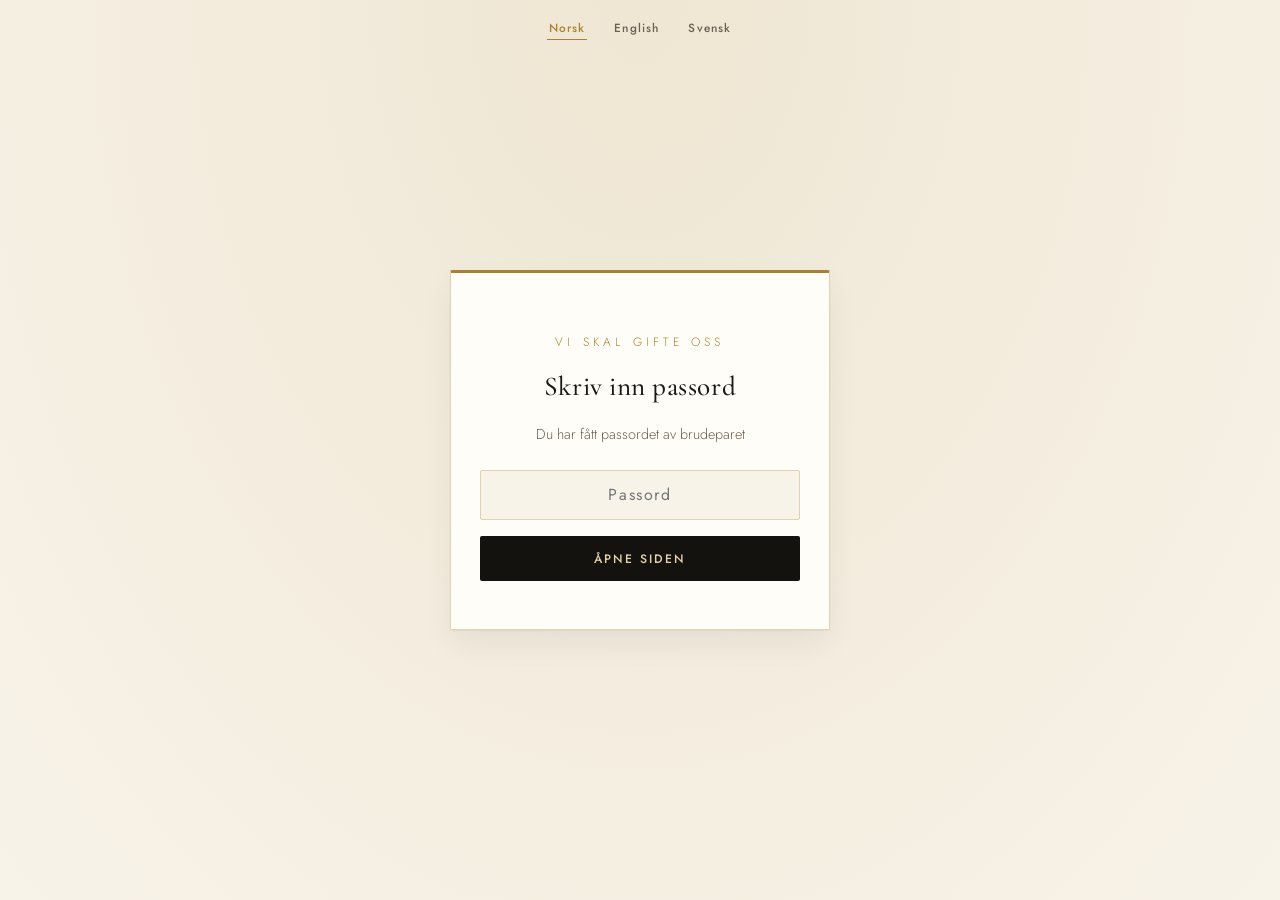
==== commit 974bb206: "Fix issues found in a full-site review Real bugs: - Passwords were sitting in plaintext in script.js" ====
--- a/index.html
+++ b/index.html
@@ -15,9 +15,11 @@
 </head>
 <body class="locked">
 <script>
-  if (localStorage.getItem('wedding_unlocked') === 'true') {
-    document.body.classList.remove('locked');
-  }
+  try {
+    if (localStorage.getItem('wedding_unlocked') === 'true') {
+      document.body.classList.remove('locked');
+    }
+  } catch (e) { /* lagring blokkert — siden forblir låst til passord er skrevet inn */ }
 </script>
 
 <nav class="menubar" id="menubar">
@@ -29,11 +31,12 @@
     <a href="#faq" data-i18n="navFaq">FAQ</a>
     <a href="#gaver" data-i18n="navGaver">Gaver</a>
   </div>
-  <div class="lang-toggle" id="langToggle">
-    <button type="button" class="lang-btn" data-lang="no">NO</button>
-    <button type="button" class="lang-btn" data-lang="en">EN</button>
-  </div>
 </nav>
+<div class="lang-bar" id="langToggle">
+  <button type="button" class="lang-btn" data-lang="no" lang="no">Norsk</button>
+  <button type="button" class="lang-btn" data-lang="en" lang="en">English</button>
+  <button type="button" class="lang-btn" data-lang="sv" lang="sv">Svensk</button>
+</div>
 
 <div id="passwordGate">
   <div class="win password-win">
@@ -42,7 +45,7 @@
       <h2 data-i18n="passwordTitle">Skriv inn passord</h2>
       <p class="password-hint" data-i18n="passwordHint">Du har fått passordet av brudeparet</p>
       <form id="passwordForm">
-        <input type="password" id="passwordInput" autocomplete="off" placeholder="Passord" data-i18n-placeholder="passwordPlaceholder" required>
+        <input type="password" id="passwordInput" autocomplete="off" autocapitalize="off" autocorrect="off" spellcheck="false" placeholder="Passord" data-i18n-placeholder="passwordPlaceholder" required>
         <button type="submit" class="btn btn-primary" data-i18n="passwordSubmit">Åpne siden</button>
         <p id="passwordError" class="password-error" data-i18n="passwordError">Feil passord, prøv igjen.</p>
       </form>
--- a/styles.css
+++ b/styles.css
@@ -16,7 +16,7 @@
 
 html { scroll-behavior: smooth; }
 
-body.locked > *:not(#passwordGate):not(.menubar) { display: none !important; }
+body.locked > *:not(#passwordGate):not(.menubar):not(#langToggle) { display: none !important; }
 
 body {
   margin: 0;
@@ -62,6 +62,7 @@
   padding: 0.7rem 1.2rem;
 }
 body.retro-mode .menubar { top: var(--retro-banner-h, 70px); }
+body.retro-mode .lang-bar { margin-top: var(--retro-banner-h, 70px); }
 .menubar-brand {
   font-family: 'Cormorant Garamond', serif;
   font-style: italic;
@@ -99,33 +100,58 @@
 }
 .menubar-links a:hover { color: var(--gold-soft); border-color: var(--gold); }
 
-.lang-toggle {
-  display: flex;
-  background: rgba(248,243,233,0.08);
-  border: 1px solid rgba(248,243,233,0.25);
-  border-radius: 999px;
-  padding: 2px;
-  flex-shrink: 0;
+@media (max-width: 640px) {
+  .menubar { gap: 0.8rem; padding: 0.6rem 0.8rem; }
+  .menubar-links { gap: 0.9rem; }
+}
+
+/* ============================================================
+   LANGUAGE BAR — a distinct, fully centered row under the main
+   nav, so the language choice reads as its own thing rather
+   than fighting the section links for space
+   ============================================================ */
+.lang-bar {
+  display: flex;
+  justify-content: center;
+  align-items: center;
+  gap: 1.6rem;
+  padding: 0.6rem 1rem;
+  background: var(--cream-alt);
+  border-bottom: 1px solid var(--line);
 }
 .lang-btn {
   border: none;
   background: transparent;
-  color: rgba(248,243,233,0.7);
-  font-family: 'Jost', sans-serif;
-  font-size: 0.68rem;
-  font-weight: 600;
-  letter-spacing: 0.06em;
-  padding: 0.3rem 0.6rem;
-  border-radius: 999px;
+  color: var(--ink-soft);
+  font-family: 'Jost', sans-serif;
+  font-size: 0.74rem;
+  font-weight: 500;
+  letter-spacing: 0.1em;
+  padding: 0.2rem 0.1rem;
   cursor: pointer;
   white-space: nowrap;
-  transition: all 0.2s ease;
-}
-.lang-btn.active { background: var(--gold); color: var(--black); }
+  border-bottom: 1px solid transparent;
+  transition: color 0.2s ease, border-color 0.2s ease;
+}
+.lang-btn:hover { color: var(--gold); }
+.lang-btn.active { color: var(--gold); border-color: var(--gold); }
+
+/* Passordskjermen dekker hele vinduet — løft språkvalget over den, så gjester
+   kan bytte språk før de er logget inn */
+body.locked .lang-bar {
+  position: fixed;
+  top: 0;
+  left: 0;
+  right: 0;
+  z-index: 2100;
+  background: transparent;
+  border-bottom: none;
+  padding-top: 1rem;
+}
 
 @media (max-width: 640px) {
-  .menubar { gap: 0.8rem; padding: 0.6rem 0.8rem; }
-  .menubar-links { gap: 0.9rem; }
+  .lang-bar { gap: 1.1rem; padding: 0.55rem 0.8rem; }
+  .lang-btn { font-size: 0.68rem; }
 }
 
 /* ============================================================
@@ -292,6 +318,13 @@
   0% { transform: translateY(-8px) scale(0.85); opacity: 0.35; }
   55% { transform: translateY(2px) scale(1.08); opacity: 1; }
   100% { transform: translateY(0) scale(1); }
+}
+@media (max-width: 400px) {
+  .countdown { display: grid; grid-template-columns: repeat(4, 1fr); gap: 0.4rem; width: 100%; }
+  .cd-colon { display: none; }
+  .cd-box { min-width: 0; padding: 0.75rem 0.2rem 0.55rem; }
+  .cd-num { font-size: 1.7rem; }
+  .cd-label { font-size: 0.55rem; letter-spacing: 0.08em; }
 }
 .cd-box-seconds { background: var(--wine); }
 .cd-box-seconds .cd-num { color: var(--gold-soft); }
@@ -572,6 +605,8 @@
 body.retro-mode .section-alt { background: #008080 !important; }
 body.retro-mode a { color: #0000ff !important; }
 body.retro-mode .menubar { background: #c0c0c0 !important; border-bottom: 3px outset #fff !important; }
+body.retro-mode .lang-bar { background: #c0c0c0 !important; border-bottom: 3px outset #fff !important; }
+body.retro-mode .lang-btn.active { color: #ff00ff !important; }
 
 .retro-banner {
   display: none;
